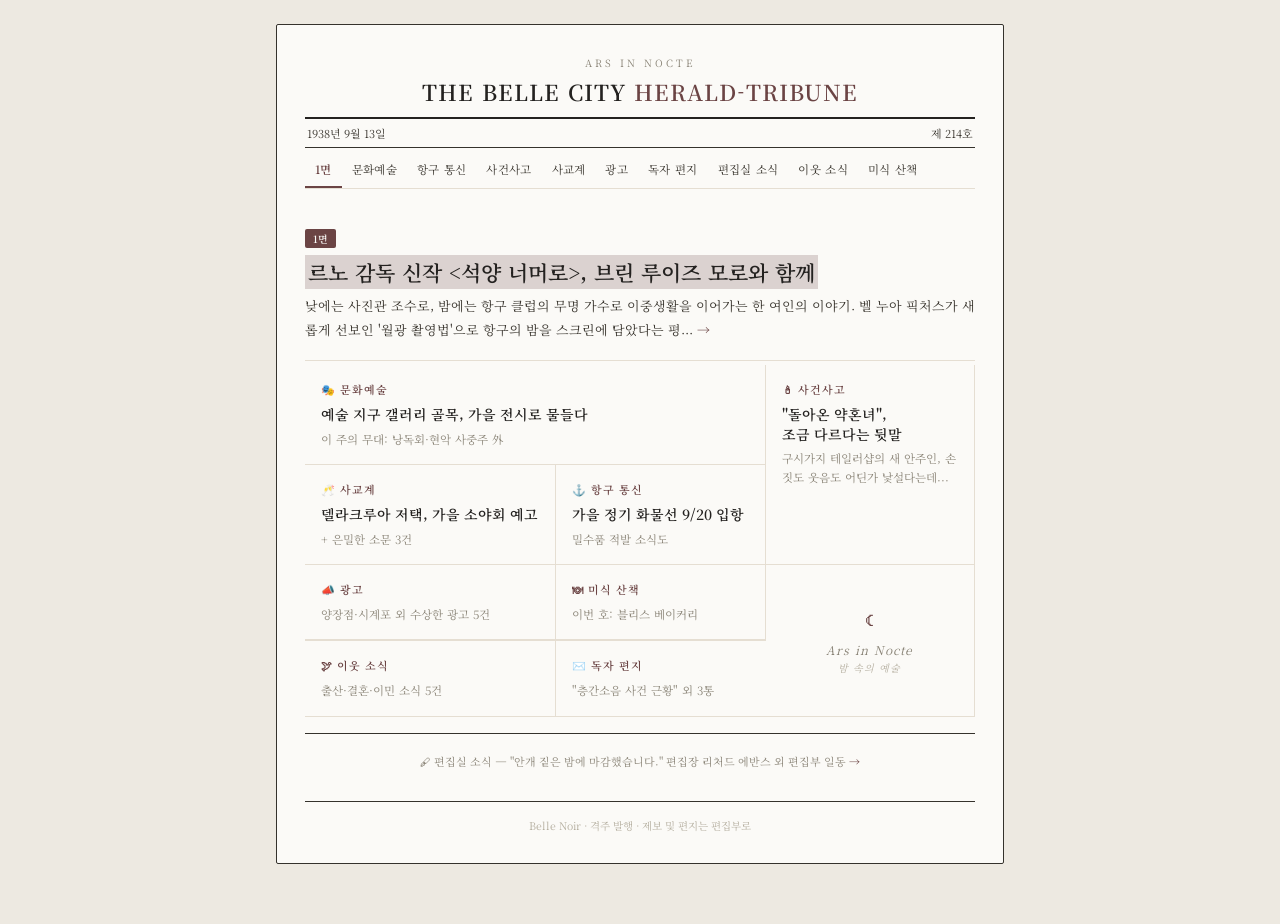
==== index.html @ 5d4853d4 "Add files via upload" ====
<!DOCTYPE html>
<html lang="ko">
<head>
<meta charset="UTF-8" />
<meta name="viewport" content="width=device-width, initial-scale=1.0" />
<title>The Belle City Herald-Tribune — 제 214호</title>
<link rel="stylesheet" href="https://fonts.googleapis.com/css2?family=Noto+Serif+KR:wght@400;500;600;700&display=swap" />
<link rel="stylesheet" href="style.css" />
</head>
<body data-page="index">

<div class="bn-wrap">
  <div class="bn-paper">

    <div id="bn-header"></div>

    <div class="bn-headline">
      <span class="bn-tag">1면</span>
      <h1><span>르노 감독 신작 &lt;석양 너머로&gt;, 브린 루이즈 모로와 함께</span></h1>
      <p>낮에는 사진관 조수로, 밤에는 항구 클럽의 무명 가수로 이중생활을 이어가는 한 여인의 이야기. 벨 누아 픽처스가 새롭게 선보인 '월광 촬영법'으로 항구의 밤을 스크린에 담았다는 평...
        <a class="bn-more" href="culture.html#movie">→</a>
      </p>
    </div>

    <div class="bn-grid">

      <div class="bn-cell bn-area-culture" style="border-right:0.5px solid var(--bn-line); border-bottom:0.5px solid var(--bn-line);">
        <a href="culture.html">
          <p class="bn-cell-label">🎭 문화예술</p>
          <p class="bn-cell-title">예술 지구 갤러리 골목, 가을 전시로 물들다</p>
          <p class="bn-cell-sub">이 주의 무대: 낭독회·현악 사중주 外</p>
        </a>
      </div>

      <div class="bn-cell bn-area-incident" style="border-bottom:0.5px solid var(--bn-line);">
        <a href="incidents.html">
          <p class="bn-cell-label">🕯 사건사고</p>
          <p class="bn-cell-title">"돌아온 약혼녀",<br/>조금 다르다는 뒷말</p>
          <p class="bn-cell-sub">구시가지 테일러샵의 새 안주인, 손짓도 웃음도 어딘가 낯설다는데...</p>
        </a>
      </div>

      <div class="bn-cell bn-area-society" style="border-right:0.5px solid var(--bn-line); border-bottom:0.5px solid var(--bn-line);">
        <a href="society.html">
          <p class="bn-cell-label">🥂 사교계</p>
          <p class="bn-cell-title">델라크루아 저택, 가을 소야회 예고</p>
          <p class="bn-cell-sub">+ 은밀한 소문 3건</p>
        </a>
      </div>

      <div class="bn-cell bn-area-harbor" style="border-right:0.5px solid var(--bn-line); border-bottom:0.5px solid var(--bn-line);">
        <a href="harbor.html">
          <p class="bn-cell-label">⚓ 항구 통신</p>
          <p class="bn-cell-title">가을 정기 화물선 9/20 입항</p>
          <p class="bn-cell-sub">밀수품 적발 소식도</p>
        </a>
      </div>

      <div class="bn-cell bn-area-ads" style="border-right:0.5px solid var(--bn-line);">
        <a href="ads.html">
          <p class="bn-cell-label">📣 광고</p>
          <p class="bn-cell-sub">양장점·시계포 외 수상한 광고 5건</p>
        </a>
      </div>

      <div class="bn-cell bn-area-food">
        <a href="food.html">
          <p class="bn-cell-label">🍽 미식 산책</p>
          <p class="bn-cell-sub">이번 호: 블리스 베이커리</p>
        </a>
      </div>

      <div class="bn-cell bn-area-mark bn-mark">
        <span class="bn-moon">☾</span>
        <p>Ars in Nocte</p>
        <p class="bn-mark-kr">밤 속의 예술</p>
      </div>

      <div class="bn-cell bn-area-neighbor" style="border-right:0.5px solid var(--bn-line); border-top:0.5px solid var(--bn-line);">
        <a href="neighbors.html">
          <p class="bn-cell-label">🕊 이웃 소식</p>
          <p class="bn-cell-sub">출산·결혼·이민 소식 5건</p>
        </a>
      </div>

      <div class="bn-cell bn-area-letters" style="border-top:0.5px solid var(--bn-line);">
        <a href="letters.html">
          <p class="bn-cell-label">✉️ 독자 편지</p>
          <p class="bn-cell-sub">"층간소음 사건 근황" 외 3통</p>
        </a>
      </div>

    </div>

    <div class="bn-editorial-strip">
      <a href="editorial.html">🖋 편집실 소식 — "안개 짙은 밤에 마감했습니다." 편집장 리처드 에반스 외 편집부 일동 <strong style="color:var(--bn-accent);">→</strong></a>
    </div>

    <div id="bn-footer" class="bn-footer"></div>

  </div>
</div>

<script src="common.js"></script>
</body>
</html>
---- style.css ----
:root {
  --bn-accent: #6B4444;
  --bn-highlight: rgba(107, 68, 68, 0.22);
  --bn-paper: #FBFAF7;
  --bn-ink: #242220;
  --bn-ink-soft: #3A362F;
  --bn-muted: #8A8477;
  --bn-faint: #B5AFA0;
  --bn-line: #E5DED2;
  --bn-border: #35322C;
}

* { box-sizing: border-box; }

body {
  margin: 0;
  background: #EDE9E1;
  font-family: 'Noto Serif KR', serif;
  color: var(--bn-ink);
}

.bn-wrap {
  max-width: 760px;
  margin: 0 auto;
  padding: 24px 16px 60px;
}

.bn-paper {
  background: var(--bn-paper);
  border: 0.5px solid var(--bn-border);
  border-radius: 2px;
  padding: 30px 28px;
}

/* 마스트헤드 */
.bn-masthead { text-align: center; margin-bottom: 10px; }
.bn-tagline { font-size: 10px; letter-spacing: 3px; color: var(--bn-muted); margin: 0 0 6px; }
.bn-logo { font-size: 22px; font-weight: 600; letter-spacing: 1px; margin: 0; }
.bn-logo a { color: var(--bn-ink); text-decoration: none; }
.bn-logo .bn-accent { color: var(--bn-accent); }
.bn-dateline {
  display: flex; justify-content: space-between; align-items: center;
  border-top: 2px solid var(--bn-ink); border-bottom: 0.5px solid var(--bn-border);
  padding: 6px 2px; font-size: 11px; color: var(--bn-ink-soft); margin-bottom: 4px;
}

/* 내비게이션 */
.bn-nav {
  display: flex; flex-wrap: wrap; gap: 0;
  border-bottom: 0.5px solid var(--bn-line); margin-bottom: 18px;
}
.bn-nav a {
  font-size: 11.5px; padding: 9px 10px; color: var(--bn-ink-soft);
  text-decoration: none; letter-spacing: 0.3px;
}
.bn-nav a.active { color: var(--bn-accent); font-weight: 600; border-bottom: 2px solid var(--bn-accent); margin-bottom: -0.5px; }
.bn-nav a:hover { color: var(--bn-ink); }

/* 헤드라인 (1면) */
.bn-headline { padding: 18px 0; border-bottom: 0.5px solid var(--bn-line); }
.bn-tag {
  font-size: 10px; color: var(--bn-paper); background: var(--bn-accent);
  border-radius: 2px; padding: 2px 8px; font-weight: 600;
}
.bn-headline h1 {
  font-size: 21px; font-weight: 600; line-height: 1.35; margin: 10px 0 8px;
}
.bn-headline h1 span, .bn-hl { background: var(--bn-highlight); padding: 2px 3px; }
.bn-headline p { font-size: 13px; line-height: 1.85; color: var(--bn-ink-soft); margin: 0; }
.bn-more { color: var(--bn-accent); font-weight: 600; text-decoration: none; }

/* 1면 그리드 */
.bn-grid {
  display: grid;
  grid-template-columns: 1.2fr 1fr 1fr;
  grid-template-areas:
    "culture culture incident"
    "society harbor incident"
    "ads food mark"
    "neighbor letters mark";
  gap: 0; margin-top: 4px;
}
.bn-area-culture { grid-area: culture; }
.bn-area-incident { grid-area: incident; }
.bn-area-society { grid-area: society; }
.bn-area-harbor { grid-area: harbor; }
.bn-area-ads { grid-area: ads; }
.bn-area-food { grid-area: food; }
.bn-area-mark { grid-area: mark; }
.bn-area-neighbor { grid-area: neighbor; }
.bn-area-letters { grid-area: letters; }

.bn-cell {
  padding: 16px; border-right: 0.5px solid var(--bn-line); border-bottom: 0.5px solid var(--bn-line);
}
.bn-cell:last-child, .bn-cell.bn-no-r { border-right: none; }
.bn-cell.bn-no-b { border-bottom: none; }
.bn-cell a { text-decoration: none; color: inherit; }
.bn-cell-label { font-size: 11px; font-weight: 600; letter-spacing: 1px; color: var(--bn-accent); margin: 0 0 8px; }
.bn-cell-title { font-size: 14px; font-weight: 600; line-height: 1.4; margin: 0 0 5px; }
.bn-cell-sub { font-size: 11.5px; color: var(--bn-muted); line-height: 1.6; margin: 0; }
.bn-mark { display: flex; flex-direction: column; align-items: center; justify-content: center; text-align: center; padding: 16px 0; }
.bn-mark .bn-moon { font-size: 18px; color: var(--bn-accent); }
.bn-mark p { font-style: italic; color: var(--bn-muted); font-size: 12px; letter-spacing: 1px; margin: 10px 0 0; }
.bn-mark p.bn-mark-kr { font-size: 10px; color: var(--bn-faint); margin: 2px 0 0; }

.bn-editorial-strip {
  margin-top: 16px; padding-top: 14px; border-top: 0.5px solid var(--bn-border); text-align: center;
}
.bn-editorial-strip a { color: var(--bn-muted); text-decoration: none; font-size: 11px; }
.bn-editorial-strip a:hover { color: var(--bn-ink-soft); }

/* 섹션 목록 페이지 */
.bn-section-title { font-size: 22px; font-weight: 600; margin: 0 0 4px; }
.bn-section-desc { font-size: 12px; color: var(--bn-muted); margin: 0 0 22px; }
.bn-article-list { display: flex; flex-direction: column; }
.bn-article-item { padding: 18px 0; border-bottom: 0.5px solid var(--bn-line); }
.bn-article-item:last-child { border-bottom: none; }
.bn-article-item a { text-decoration: none; color: inherit; }
.bn-article-item h2 { font-size: 16px; font-weight: 600; margin: 0 0 6px; line-height: 1.4; }
.bn-article-item p { font-size: 12.5px; color: var(--bn-muted); margin: 0; }

/* 글 상세 페이지 */
.bn-back { display: inline-block; font-size: 12px; color: var(--bn-muted); text-decoration: none; margin-bottom: 18px; }
.bn-back:hover { color: var(--bn-ink); }
.bn-article-title { font-size: 22px; font-weight: 600; line-height: 1.4; margin: 0 0 10px; }
.bn-article-meta { font-size: 11.5px; color: var(--bn-muted); margin: 0 0 22px; }
.bn-article-body p { font-size: 14px; line-height: 1.9; color: var(--bn-ink-soft); margin: 0 0 16px; }
.bn-divider { border: none; border-top: 0.5px solid var(--bn-line); margin: 24px 0; }

/* 리스트형 카드 (광고/독자편지/이웃소식 공통) */
.bn-card-list { display: flex; flex-direction: column; gap: 14px; }
.bn-flyer {
  position: relative; border: 1px dashed var(--bn-faint); border-radius: 2px;
  padding: 16px; background: var(--bn-paper);
}
.bn-flyer.bn-plain { border: 0.5px solid var(--bn-border); }
.bn-flyer .bn-tape {
  position: absolute; top: -8px; left: 24px; width: 40px; height: 14px;
  background: rgba(197,181,138,0.35); transform: rotate(-3deg);
}
.bn-flyer h3 { font-size: 14.5px; font-weight: 600; margin: 0 0 4px; }
.bn-flyer p { font-size: 12.5px; line-height: 1.7; color: var(--bn-ink-soft); margin: 0; }
.bn-flyer .bn-fine { font-size: 9px; color: var(--bn-faint); margin-top: 6px; }

.bn-letter { border-left: 2px solid var(--bn-border); padding-left: 16px; }
.bn-letter h3 { font-size: 14.5px; font-weight: 600; margin: 0 0 8px; }
.bn-letter h3 span { background: var(--bn-highlight); padding: 2px 3px; }
.bn-letter p { font-size: 12.5px; line-height: 1.85; color: var(--bn-ink-soft); margin: 0 0 8px; }
.bn-letter .bn-sign { font-size: 11.5px; color: var(--bn-ink-soft); font-style: italic; margin: 0; }
.bn-letter .bn-editor-note { font-size: 10.5px; color: var(--bn-faint); margin: 0 0 8px; }

.bn-tagged-item { display: flex; gap: 12px; align-items: baseline; padding: 8px 0; }
.bn-badge {
  flex-shrink: 0; font-size: 10px; color: var(--bn-paper); background: var(--bn-accent);
  border-radius: 2px; padding: 2px 8px; font-weight: 600;
}
.bn-tagged-item p { font-size: 12.5px; line-height: 1.8; color: var(--bn-ink-soft); margin: 0; }

/* 이 주의 무대 / 목록형 라인업 */
.bn-lineup-item {
  display: flex; gap: 12px; align-items: baseline; padding: 11px 0; border-bottom: 0.5px solid var(--bn-line);
}
.bn-lineup-item:last-child { border-bottom: none; }
.bn-lineup-date { flex-shrink: 0; width: 44px; font-size: 11px; color: var(--bn-muted); }
.bn-lineup-tag { flex-shrink: 0; font-size: 10px; color: var(--bn-paper); background: var(--bn-accent); border-radius: 2px; padding: 2px 6px; font-weight: 600; }
.bn-lineup-title { font-size: 12.5px; flex: 1; }
.bn-lineup-loc { font-size: 11px; color: var(--bn-muted); }

.bn-callout { margin-top: 20px; padding: 16px 18px; border: 0.5px solid var(--bn-accent); border-radius: 2px; }
.bn-callout p:first-child { font-size: 11.5px; font-weight: 600; color: var(--bn-accent); margin: 0 0 6px; }
.bn-callout p { font-size: 12.5px; line-height: 1.8; color: var(--bn-ink-soft); margin: 0 0 8px; }
.bn-callout p:last-child { margin-bottom: 0; }

/* 메뉴/아이템 리스트 (미식산책) */
.bn-menu-item { display: flex; gap: 12px; align-items: center; }
.bn-menu-thumb {
  width: 44px; height: 44px; flex-shrink: 0; background: var(--bn-line); border-radius: 2px;
  display: flex; align-items: center; justify-content: center; font-size: 16px; color: var(--bn-faint);
}
.bn-menu-item h4 { font-size: 13px; font-weight: 600; margin: 0 0 2px; }
.bn-menu-item p { font-size: 11.5px; color: var(--bn-muted); margin: 0; }

/* 편집실 소식 */
.bn-editor-box { border: 0.5px solid var(--bn-accent); border-radius: 2px; padding: 16px 18px; margin-bottom: 24px; }
.bn-editor-box h3 { font-size: 13.5px; font-weight: 600; margin: 0 0 8px; }
.bn-editor-box h3 span { background: var(--bn-highlight); padding: 2px 3px; }
.bn-editor-box p { font-size: 12.5px; line-height: 1.85; color: var(--bn-ink-soft); margin: 0 0 6px; }
.bn-editor-box .bn-sign { font-size: 11px; color: var(--bn-muted); font-style: italic; margin: 0; }

.bn-reporter-section-title { font-size: 12px; font-weight: 600; letter-spacing: 1px; margin: 0 0 14px; }
.bn-reporter-section-title span { background: var(--bn-highlight); padding: 2px 3px; }
.bn-reporter-note { border-left: 2px solid var(--bn-line); padding-left: 14px; margin-bottom: 16px; }
.bn-reporter-note p { font-size: 12.5px; line-height: 1.8; color: var(--bn-ink-soft); margin: 0 0 5px; }
.bn-reporter-note .bn-sign { font-size: 11px; color: var(--bn-muted); font-style: italic; margin: 0; }

.bn-chat-box { padding-top: 16px; border-top: 0.5px dashed var(--bn-line); margin-bottom: 20px; }
.bn-chat-box h3 { font-size: 13px; font-weight: 600; margin: 0 0 6px; }
.bn-chat-box p { font-size: 12.5px; line-height: 1.85; color: var(--bn-ink-soft); margin: 0; }
.bn-chat-box .bn-orange { color: #B5651D; font-weight: 600; }

.bn-next-issue { padding: 14px 16px; border: 0.5px solid var(--bn-border); border-radius: 2px; text-align: center; }
.bn-next-issue p:first-child { font-size: 11px; color: var(--bn-muted); letter-spacing: 1px; margin: 0 0 4px; }
.bn-next-issue p { font-size: 12.5px; color: var(--bn-ink-soft); margin: 0; }

/* 댓글 */
.bn-comments-title { font-size: 12px; color: var(--bn-muted); letter-spacing: 1px; margin: 0 0 12px; }
.bn-comment-list { display: flex; flex-direction: column; gap: 14px; margin-bottom: 20px; }
.bn-comment-head { display: flex; align-items: center; gap: 6px; margin-bottom: 3px; }
.bn-comment-name { font-size: 12.5px; font-weight: 600; }
.bn-comment-date { font-size: 10.5px; color: var(--bn-muted); }
.bn-comment-text { font-size: 13px; color: var(--bn-ink-soft); margin: 0; }
.bn-comment-mine-badge {
  font-size: 9px; color: var(--bn-accent); border: 0.5px solid var(--bn-accent);
  border-radius: 2px; padding: 1px 6px; font-weight: 600;
}
.bn-comment-input-row { display: flex; gap: 8px; }
.bn-comment-input-row input {
  flex: 1; background: var(--bn-highlight); border: none; border-bottom: 2px solid var(--bn-accent);
  border-radius: 2px 2px 0 0; padding: 9px 8px; font-size: 13px; font-family: 'Noto Serif KR', serif;
  color: var(--bn-ink); outline: none;
}
.bn-comment-input-row button {
  background: var(--bn-accent); color: var(--bn-paper); border: none; border-radius: 2px;
  padding: 0 16px; font-size: 12.5px; font-weight: 600; font-family: 'Noto Serif KR', serif; cursor: pointer;
}
.bn-comment-hint { font-size: 10.5px; color: var(--bn-faint); margin: 6px 2px 0; }

.bn-footer { margin-top: 30px; padding-top: 16px; border-top: 0.5px solid var(--bn-border); text-align: center; }
.bn-footer p { font-size: 10.5px; color: var(--bn-faint); margin: 0; }

@media (max-width: 480px) {
  .bn-wrap { padding: 12px 8px 40px; }
  .bn-paper { padding: 22px 16px; }
  .bn-grid { grid-template-columns: 1fr 1fr; grid-template-areas:
    "culture culture"
    "incident incident"
    "society harbor"
    "ads food"
    "neighbor letters"
    "mark mark"; }
}
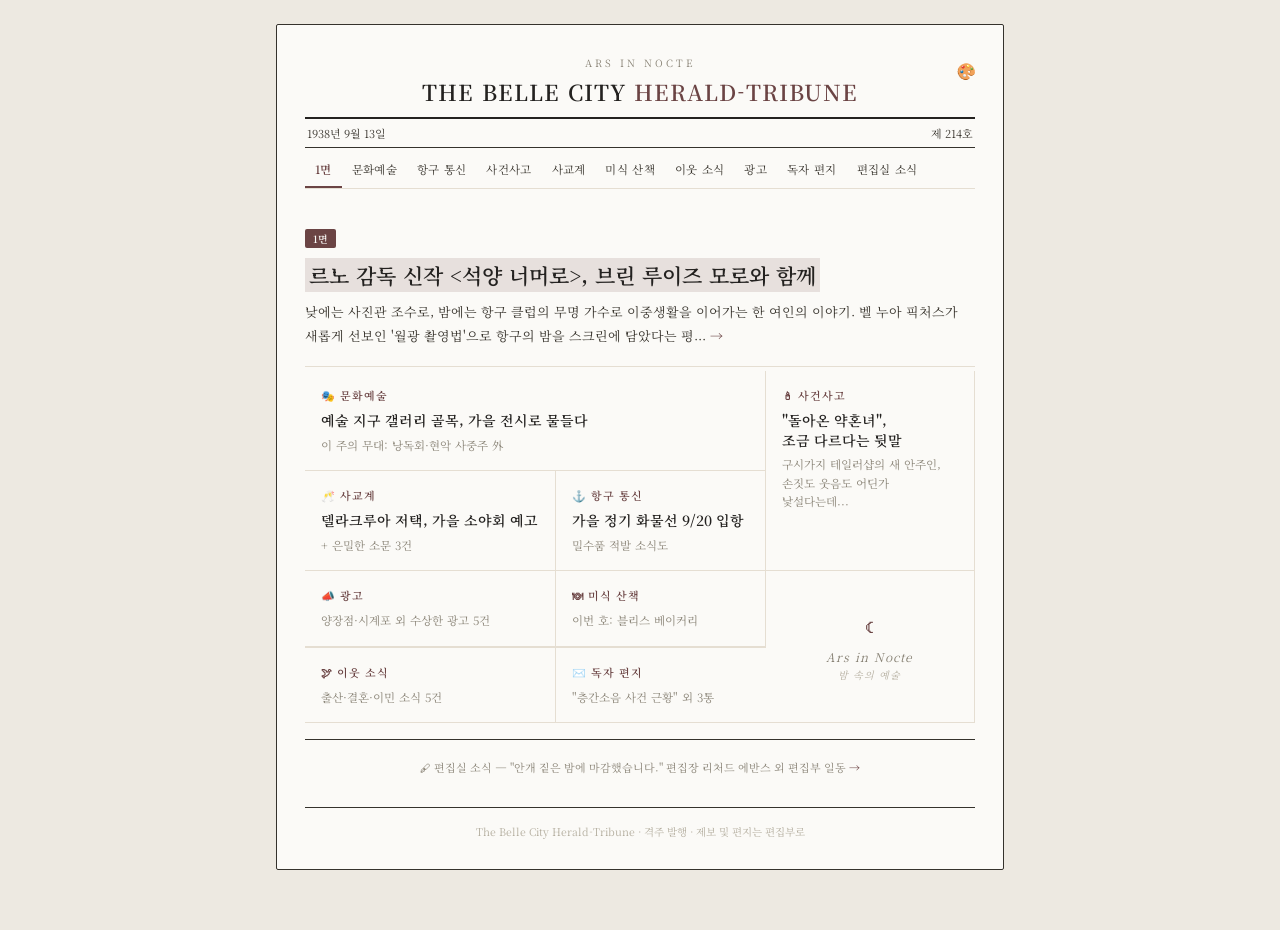
==== commit 3ce7b304: "Update index.html" ====
--- a/index.html
+++ b/index.html
@@ -93,7 +93,7 @@
     </div>
 
     <div class="bn-editorial-strip">
-      <a href="editorial.html">🖋 편집실 소식 — "안개 짙은 밤에 마감했습니다." 편집장 리처드 에반스 외 편집부 일동 <strong style="color:var(--bn-accent);">→</strong></a>
+      <a href="editorial.html">🖋 편집실 소식 — "안개 짙은 밤에 마감했습니다."<br class="bn-mobile-br"/> 편집장 리처드 에반스 외 편집부 일동 <strong style="color:var(--bn-accent);">→</strong></a>
     </div>
 
     <div id="bn-footer" class="bn-footer"></div>
--- a/style.css
+++ b/style.css
@@ -17,6 +17,8 @@
   background: #EDE9E1;
   font-family: 'Noto Serif KR', serif;
   color: var(--bn-ink);
+  word-break: keep-all;
+  overflow-wrap: break-word;
 }
 
 .bn-wrap {
@@ -63,9 +65,14 @@
   border-radius: 2px; padding: 2px 8px; font-weight: 600;
 }
 .bn-headline h1 {
-  font-size: 21px; font-weight: 600; line-height: 1.35; margin: 10px 0 8px;
-}
-.bn-headline h1 span, .bn-hl { background: var(--bn-highlight); padding: 2px 3px; }
+  font-size: 21px; font-weight: 600; line-height: 1.65; margin: 10px 0 8px;
+}
+.bn-headline h1 span, .bn-hl {
+  background: var(--bn-highlight);
+  padding: 2px 4px;
+  -webkit-box-decoration-break: clone;
+  box-decoration-break: clone;
+}
 .bn-headline p { font-size: 13px; line-height: 1.85; color: var(--bn-ink-soft); margin: 0; }
 .bn-more { color: var(--bn-accent); font-weight: 600; text-decoration: none; }
 
@@ -109,6 +116,7 @@
 }
 .bn-editorial-strip a { color: var(--bn-muted); text-decoration: none; font-size: 11px; }
 .bn-editorial-strip a:hover { color: var(--bn-ink-soft); }
+.bn-mobile-br { display: none; }
 
 /* 섹션 목록 페이지 */
 .bn-section-title { font-size: 22px; font-weight: 600; margin: 0 0 4px; }
@@ -144,8 +152,8 @@
 .bn-flyer .bn-fine { font-size: 9px; color: var(--bn-faint); margin-top: 6px; }
 
 .bn-letter { border-left: 2px solid var(--bn-border); padding-left: 16px; }
-.bn-letter h3 { font-size: 14.5px; font-weight: 600; margin: 0 0 8px; }
-.bn-letter h3 span { background: var(--bn-highlight); padding: 2px 3px; }
+.bn-letter h3 { font-size: 14.5px; font-weight: 600; line-height: 1.6; margin: 0 0 8px; }
+.bn-letter h3 span { background: var(--bn-highlight); padding: 2px 4px; -webkit-box-decoration-break: clone; box-decoration-break: clone; }
 .bn-letter p { font-size: 12.5px; line-height: 1.85; color: var(--bn-ink-soft); margin: 0 0 8px; }
 .bn-letter .bn-sign { font-size: 11.5px; color: var(--bn-ink-soft); font-style: italic; margin: 0; }
 .bn-letter .bn-editor-note { font-size: 10.5px; color: var(--bn-faint); margin: 0 0 8px; }
@@ -184,12 +192,12 @@
 /* 편집실 소식 */
 .bn-editor-box { border: 0.5px solid var(--bn-accent); border-radius: 2px; padding: 16px 18px; margin-bottom: 24px; }
 .bn-editor-box h3 { font-size: 13.5px; font-weight: 600; margin: 0 0 8px; }
-.bn-editor-box h3 span { background: var(--bn-highlight); padding: 2px 3px; }
+.bn-editor-box h3 span { background: var(--bn-highlight); padding: 2px 4px; -webkit-box-decoration-break: clone; box-decoration-break: clone; }
 .bn-editor-box p { font-size: 12.5px; line-height: 1.85; color: var(--bn-ink-soft); margin: 0 0 6px; }
 .bn-editor-box .bn-sign { font-size: 11px; color: var(--bn-muted); font-style: italic; margin: 0; }
 
 .bn-reporter-section-title { font-size: 12px; font-weight: 600; letter-spacing: 1px; margin: 0 0 14px; }
-.bn-reporter-section-title span { background: var(--bn-highlight); padding: 2px 3px; }
+.bn-reporter-section-title span { background: var(--bn-highlight); padding: 2px 4px; -webkit-box-decoration-break: clone; box-decoration-break: clone; }
 .bn-reporter-note { border-left: 2px solid var(--bn-line); padding-left: 14px; margin-bottom: 16px; }
 .bn-reporter-note p { font-size: 12.5px; line-height: 1.8; color: var(--bn-ink-soft); margin: 0 0 5px; }
 .bn-reporter-note .bn-sign { font-size: 11px; color: var(--bn-muted); font-style: italic; margin: 0; }
@@ -204,7 +212,14 @@
 .bn-next-issue p { font-size: 12.5px; color: var(--bn-ink-soft); margin: 0; }
 
 /* 댓글 */
-.bn-comments-title { font-size: 12px; color: var(--bn-muted); letter-spacing: 1px; margin: 0 0 12px; }
+.bn-comments-block {
+  margin-top: 28px;
+  padding: 18px 20px;
+  background: var(--bn-highlight);
+  border-left: 3px solid var(--bn-accent);
+  border-radius: 2px;
+}
+.bn-comments-title { font-size: 13px; font-weight: 600; color: var(--bn-ink); letter-spacing: 0.3px; margin: 0 0 14px; }
 .bn-comment-list { display: flex; flex-direction: column; gap: 14px; margin-bottom: 20px; }
 .bn-comment-head { display: flex; align-items: center; gap: 6px; margin-bottom: 3px; }
 .bn-comment-name { font-size: 12.5px; font-weight: 600; }
@@ -232,6 +247,16 @@
 @media (max-width: 480px) {
   .bn-wrap { padding: 12px 8px 40px; }
   .bn-paper { padding: 22px 16px; }
+  .bn-logo { font-size: 17px; letter-spacing: 0.5px; }
+  .bn-nav {
+    flex-wrap: nowrap;
+    overflow-x: auto;
+    -webkit-overflow-scrolling: touch;
+    scrollbar-width: none;
+  }
+  .bn-nav::-webkit-scrollbar { display: none; }
+  .bn-nav a { padding: 7px 9px; font-size: 11px; white-space: nowrap; flex-shrink: 0; }
+  .bn-mobile-br { display: inline; }
   .bn-grid { grid-template-columns: 1fr 1fr; grid-template-areas:
     "culture culture"
     "incident incident"
